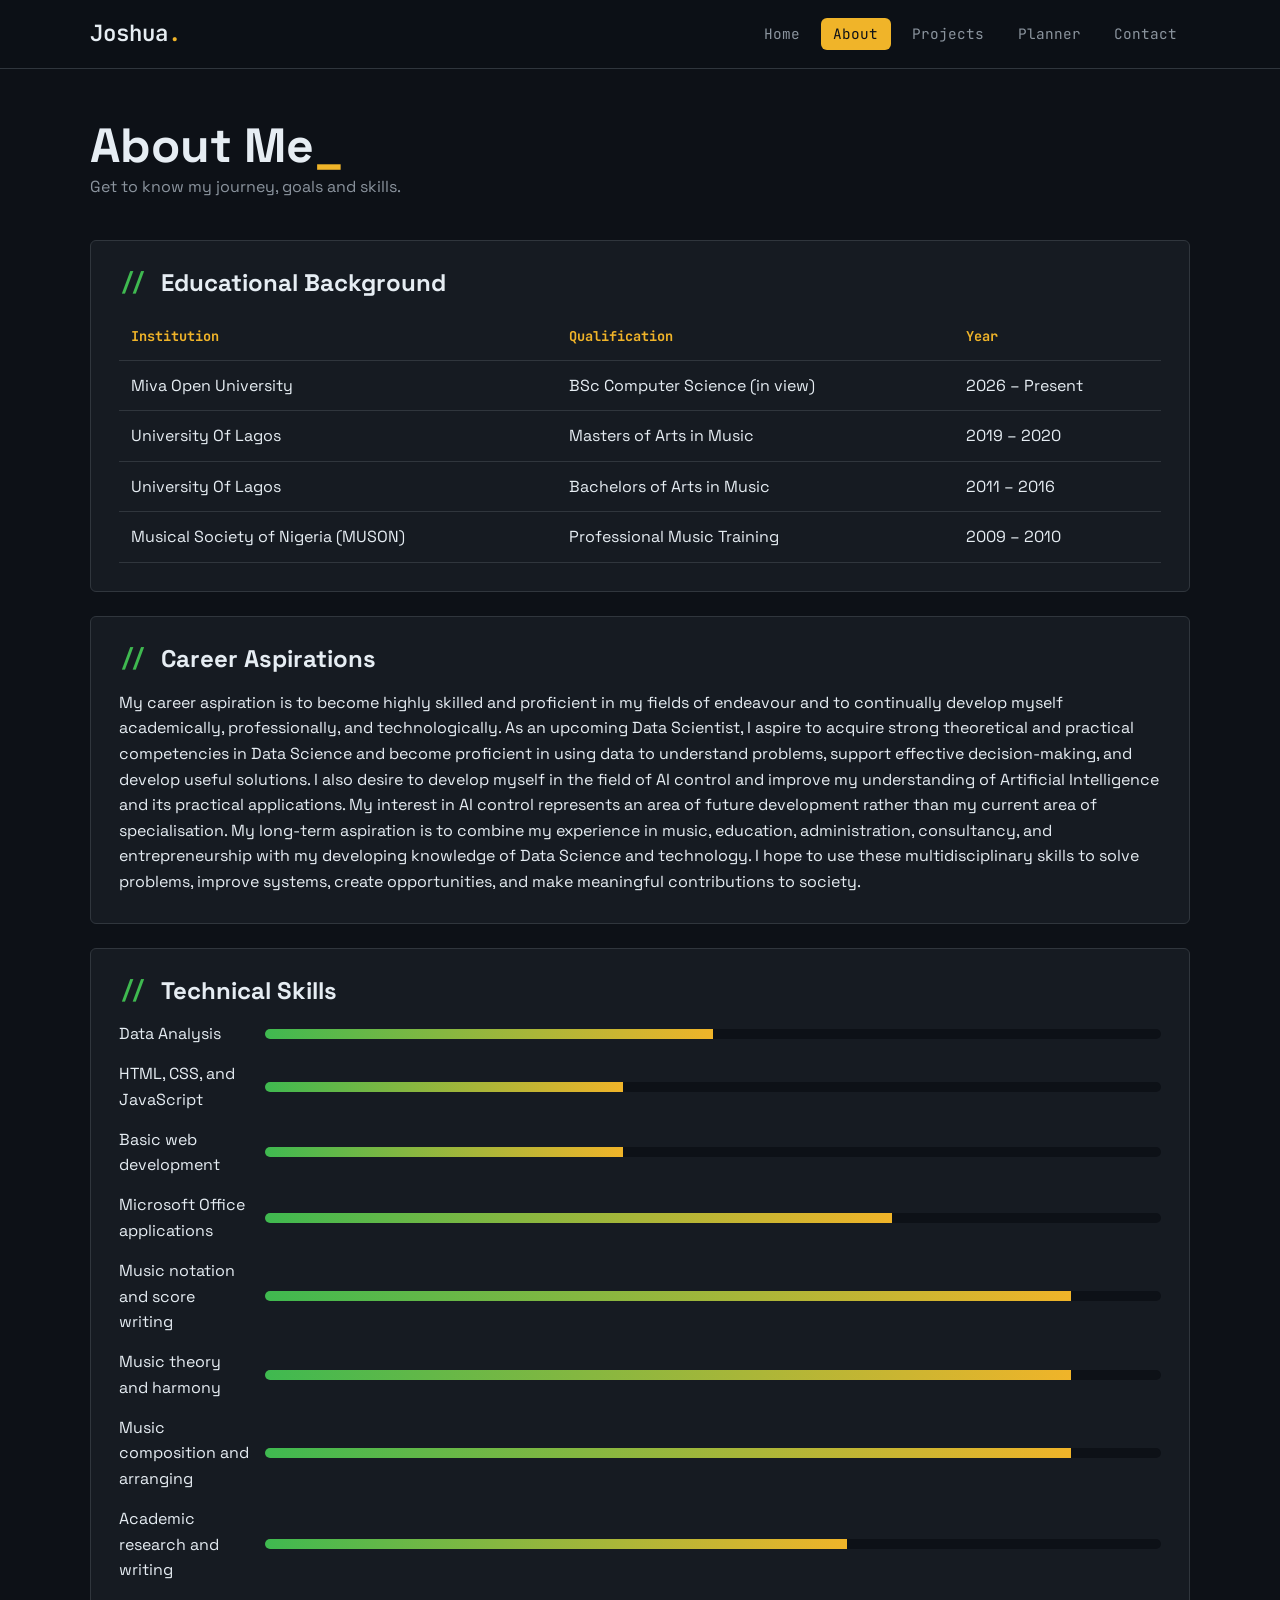
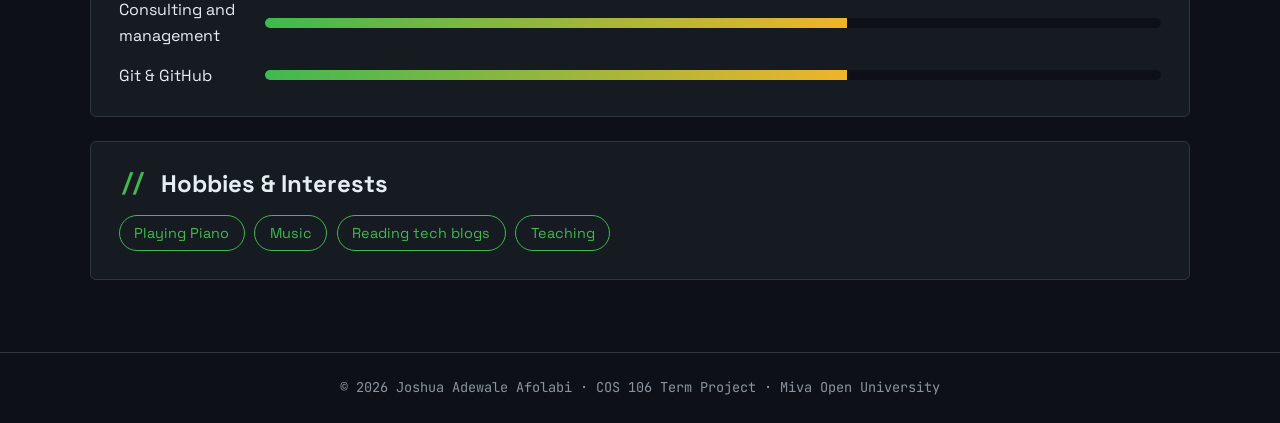
==== about.html @ 6f08540a "initial update on my miva portfolio project" ====
<!DOCTYPE html>
<html lang="en">
<head>
  <meta charset="UTF-8">
  <meta name="viewport" content="width=device-width, initial-scale=1.0">
  <title>About | Joshua Adewale Afolabi</title>
  <meta name="description" content="Joshua Adewale Afolabi - student portfolio and academic planner.">
  <link rel="preconnect" href="https://fonts.googleapis.com">
  <link href="https://fonts.googleapis.com/css2?family=Space+Grotesk:wght@400;600;700&family=JetBrains+Mono:wght@400;600&display=swap" rel="stylesheet">
  <link rel="stylesheet" href="css/style.css">
</head>
<body>
  <header class="site-header">
    <nav class="navbar">
      <a href="index.html" class="logo">Joshua<span>.</span></a>
      <button class="nav-toggle" id="navToggle" aria-label="Toggle menu">&#9776;</button>
      <ul class="nav-links" id="navLinks"><li><a href="index.html">Home</a></li><li><a href="about.html" class="active">About</a></li><li><a href="projects.html">Projects</a></li><li><a href="planner.html">Planner</a></li><li><a href="contact.html">Contact</a></li></ul>
    </nav>
  </header>
  <main>
    <section class="page-head"><h1>About Me</h1><p>Get to know my journey, goals and skills.</p></section>
    <section class="block">
      <h2>Educational Background</h2>
      <table class="edu-table">
        <thead><tr><th>Institution</th><th>Qualification</th><th>Year</th></tr></thead>
        <tbody>
          <tr><td>Miva Open University</td><td>BSc Computer Science (in view)</td><td>2026 – Present</td></tr>
          <tr><td>University Of Lagos</td><td>Masters of Arts in Music</td><td>2019 – 2020</td></tr>
          <tr><td>University Of Lagos</td><td>Bachelors of Arts in Music</td><td>2011 – 2016</td></tr>
          <tr><td>Musical Society of Nigeria (MUSON)</td><td>Professional Music Training</td><td>2009 – 2010</td></tr>
        </tbody>
      </table>
    </section>
    <section class="block"><h2>Career Aspirations</h2><p>My career aspiration is to become highly skilled and proficient
                               in my fields of endeavour and to continually develop myself academically, professionally, and technologically.
                              
                              As an upcoming Data Scientist, I aspire to acquire strong theoretical and practical competencies in 
                              Data Science and become proficient in using data to understand problems, support effective decision-making,
                               and develop useful solutions.
                              I also desire to develop myself in the field of AI control and improve my understanding of Artificial 
                              Intelligence and its practical applications. My interest in AI control represents an area of future 
                              development rather than my current area of specialisation.
                              My long-term aspiration is to combine my experience in music, education, administration, consultancy, 
                              and entrepreneurship with my developing knowledge of Data Science and technology. 
                              I hope to use these multidisciplinary skills to solve problems, improve systems, create opportunities, 
                              and make meaningful contributions to society.
                        </p></section>
    <section class="block">
      <h2>Technical Skills</h2>
      <ul class="skills">
        <li><span>Data Analysis</span><div class="bar"><i style="width:50%"></i></div></li>
        <li><span>HTML, CSS, and JavaScript</span><div class="bar"><i style="width:40%"></i></div></li>
        <li><span>Basic web development</span><div class="bar"><i style="width:40%"></i></div></li>
        <li><span>Microsoft Office applications</span><div class="bar"><i style="width:70%"></i></div></li>
        <li><span>Music notation and score writing</span><div class="bar"><i style="width:90%"></i></div></li>
        <li><span>Music theory and harmony</span><div class="bar"><i style="width:90%"></i></div></li>
        <li><span>Music composition and arranging</span><div class="bar"><i style="width:90%"></i></div></li>
        <li><span>Academic research and writing</span><div class="bar"><i style="width:65%"></i></div></li>
        <li><span>Consulting and management</span><div class="bar"><i style="width:65%"></i></div></li>
        <li><span>Git &amp; GitHub</span><div class="bar"><i style="width:65%"></i></div></li>
      </ul>
    </section>
    <section class="block"><h2>Hobbies &amp; Interests</h2><ul class="hobbies"><li>Playing Piano</li><li>Music</li><li>Reading tech blogs</li><li>Teaching</li></ul></section>
    <!-- <section class="block media-section">
      <h2>My Study Playlist</h2>
      <audio controls><source src="https://interactive-examples.mdn.mozilla.net/media/cc0-audio/t-rex-roar.mp3" type="audio/mpeg">Your browser does not support audio.</audio>
    </section> -->
  </main>
  <footer class="site-footer">
    <p>&copy; <span id="year"></span> Joshua Adewale Afolabi &middot; COS 106 Term Project &middot; Miva Open University</p>
  </footer>
  <script src="js/script.js"></script>
</body>
</html>
---- css/style.css ----
:root {
  --bg: #0d1117; --surface: #161b22; --border: #30363d;
  --text: #e6edf3; --muted: #8b949e; --accent: #f0b429; --accent-2: #3fb950; --danger: #f85149;
  --radius: 6px;
}
* { box-sizing: border-box; margin: 0; padding: 0; }
body { font-family: "Space Grotesk", sans-serif; background: var(--bg); color: var(--text); line-height: 1.6; min-height: 100vh; display: flex; flex-direction: column; }
main { flex: 1; width: min(1100px, 92%); margin: 0 auto; padding: 3rem 0; }
a { color: var(--accent); }
h1, h2, h3 { line-height: 1.2; }
h2 { font-size: 1.5rem; margin-bottom: 1rem; }
h2::before { content: "// "; color: var(--accent-2); font-family: "JetBrains Mono", monospace; }

/* Navigation */
.site-header { position: sticky; top: 0; z-index: 10; background: rgba(13,17,23,.9); backdrop-filter: blur(8px); border-bottom: 1px solid var(--border); }
.navbar { width: min(1100px, 92%); margin: 0 auto; display: flex; align-items: center; justify-content: space-between; padding: 1rem 0; }
.logo { font-family: "JetBrains Mono", monospace; font-size: 1.4rem; font-weight: 600; color: var(--text); text-decoration: none; }
.logo span { color: var(--accent); }
.nav-links { list-style: none; display: flex; gap: .5rem; }
.nav-links a { font-family: "JetBrains Mono", monospace; font-size: .9rem; color: var(--muted); text-decoration: none; padding: .4rem .8rem; border-radius: var(--radius); transition: color .2s, background .2s; }
.nav-links a:hover, .nav-links a.active { color: var(--bg); background: var(--accent); }
.nav-toggle { display: none; background: none; border: 1px solid var(--border); color: var(--text); font-size: 1.3rem; padding: .2rem .6rem; border-radius: var(--radius); cursor: pointer; }

/* Buttons */
.btn-row { display: flex; gap: .75rem; flex-wrap: wrap; margin-top: 1.5rem; }
.btn { display: inline-block; background: var(--accent); color: var(--bg); border: 2px solid var(--accent); padding: .65rem 1.3rem; border-radius: var(--radius); font-weight: 600; font-family: inherit; font-size: .95rem; text-decoration: none; cursor: pointer; transition: transform .2s, box-shadow .2s; }
.btn:hover { transform: translateY(-2px); box-shadow: 0 6px 20px rgba(240,180,41,.3); }
.btn-outline { background: transparent; color: var(--accent); }

/* Hero */
.hero { display: grid; grid-template-columns: 1.3fr 1fr; gap: 3rem; align-items: center; min-height: 60vh; animation: fadeUp .8s ease both; }
.eyebrow { font-family: "JetBrains Mono", monospace; color: var(--accent-2); }
.eyebrow::before { content: "> "; }
.hero h1 { font-size: clamp(2.2rem, 5vw, 3.8rem); margin: .5rem 0; }
.tagline { color: var(--accent); font-size: 1.2rem; font-weight: 600; }
.bio { color: var(--muted); margin-top: 1rem; max-width: 55ch; }
.hero-photo img { width: 100%; height: auto; border-radius: var(--radius); border: 2px solid var(--accent); box-shadow: 14px 14px 0 var(--surface), 14px 14px 0 2px var(--border); }

.highlights { display: grid; grid-template-columns: repeat(auto-fit, minmax(220px, 1fr)); gap: 1rem; margin: 4rem 0; }
.card { background: var(--surface); border: 1px solid var(--border); padding: 1.5rem; border-radius: var(--radius); transition: border-color .3s, transform .3s; }
.card:hover { border-color: var(--accent); transform: translateY(-4px); }
.card h3 { color: var(--accent); font-size: 1.4rem; }
.card p { color: var(--muted); }
.media-section video { width: 100%; max-width: 720px; border-radius: var(--radius); border: 1px solid var(--border); }
.media-section audio { width: 100%; max-width: 480px; }

/* Inner pages */
.page-head { margin-bottom: 2.5rem; animation: fadeUp .6s ease both; }
.page-head h1 { font-size: clamp(2rem, 4vw, 3rem); }
.page-head h1::after { content: "_"; color: var(--accent); animation: blink 1s steps(1) infinite; }
.page-head p { color: var(--muted); }
.block { background: var(--surface); border: 1px solid var(--border); border-radius: var(--radius); padding: 1.75rem; margin-bottom: 1.5rem; }
.edu-table { width: 100%; border-collapse: collapse; }
.edu-table th, .edu-table td { text-align: left; padding: .75rem; border-bottom: 1px solid var(--border); }
.edu-table th { color: var(--accent); font-family: "JetBrains Mono", monospace; font-size: .85rem; }
.skills { list-style: none; display: grid; gap: .9rem; }
.skills li { display: grid; grid-template-columns: 130px 1fr; align-items: center; gap: 1rem; }
.bar { background: var(--bg); height: 10px; border-radius: 99px; overflow: hidden; }
.bar i { display: block; height: 100%; background: linear-gradient(90deg, var(--accent-2), var(--accent)); animation: grow 1.4s ease both; }
.hobbies { list-style: none; display: flex; flex-wrap: wrap; gap: .6rem; }
.hobbies li { border: 1px solid var(--accent-2); color: var(--accent-2); padding: .35rem .9rem; border-radius: 99px; font-size: .9rem; }

/* Projects */
.projects-grid { display: grid; grid-template-columns: repeat(auto-fit, minmax(300px, 1fr)); gap: 1.5rem; }
.project-card { background: var(--surface); border: 1px solid var(--border); border-radius: var(--radius); overflow: hidden; display: flex; flex-direction: column; transition: transform .3s, border-color .3s; }
.project-card:hover { transform: translateY(-6px); border-color: var(--accent); }
.project-card img { width: 100%; height: 200px; object-fit: cover; filter: grayscale(.4); transition: filter .3s; }
.project-card:hover img { filter: none; }
.project-body { padding: 1.25rem; }
.project-body h2 { font-size: 1.2rem; }
.project-body h2::before { content: ""; }
.project-body p { color: var(--muted); }
.stack { font-family: "JetBrains Mono", monospace; font-size: .8rem; color: var(--accent-2) !important; margin-top: .5rem; }

/* Planner */
.planner { background: var(--surface); border: 1px solid var(--border); border-radius: var(--radius); padding: 1.75rem; }
.task-form { display: flex; gap: .75rem; flex-wrap: wrap; }
input, textarea { background: var(--bg); color: var(--text); border: 1px solid var(--border); border-radius: var(--radius); padding: .7rem .9rem; font: inherit; transition: border-color .2s; }
input:focus, textarea:focus { outline: none; border-color: var(--accent); }
#taskInput { flex: 1; min-width: 200px; }
input[type="date"] { color-scheme: dark; }
.task-error, .error { color: var(--danger); font-size: .85rem; min-height: 1.2em; display: block; }
.task-stats { display: flex; justify-content: space-between; align-items: center; flex-wrap: wrap; gap: .5rem; margin: 1rem 0; color: var(--muted); font-family: "JetBrains Mono", monospace; font-size: .85rem; }
.filters button { background: none; border: 1px solid var(--border); color: var(--muted); padding: .3rem .7rem; border-radius: var(--radius); cursor: pointer; font: inherit; }
.filters button.active { border-color: var(--accent); color: var(--accent); }
.task-list { list-style: none; display: grid; gap: .5rem; }
.task-item { display: flex; align-items: center; gap: .8rem; background: var(--bg); border: 1px solid var(--border); border-left: 3px solid var(--accent); padding: .75rem 1rem; border-radius: var(--radius); animation: fadeUp .3s ease both; }
.task-item input { accent-color: var(--accent-2); width: 18px; height: 18px; }
.task-text { flex: 1; }
.task-item.done { border-left-color: var(--accent-2); opacity: .6; }
.task-item.done .task-text { text-decoration: line-through; }
.task-date { color: var(--muted); font-family: "JetBrains Mono", monospace; }
.delete-btn { background: none; border: 1px solid var(--danger); color: var(--danger); padding: .25rem .7rem; border-radius: var(--radius); cursor: pointer; transition: background .2s, color .2s; }
.delete-btn:hover { background: var(--danger); color: var(--bg); }
.empty { color: var(--muted); text-align: center; padding: 1.5rem; }

/* Contact */
.contact-wrap { display: grid; grid-template-columns: 1fr 2fr; gap: 2rem; }
.contact-info, .contact-form { background: var(--surface); border: 1px solid var(--border); border-radius: var(--radius); padding: 1.75rem; }
.contact-info ul { list-style: none; display: grid; gap: .75rem; color: var(--muted); }
.field { display: flex; flex-direction: column; gap: .3rem; margin-bottom: .8rem; }
.field label { font-family: "JetBrains Mono", monospace; font-size: .85rem; color: var(--accent); }
.invalid { border-color: var(--danger) !important; }
.success { color: var(--accent-2); margin-top: 1rem; }

.site-footer { border-top: 1px solid var(--border); text-align: center; padding: 1.5rem; color: var(--muted); font-size: .85rem; font-family: "JetBrains Mono", monospace; }

@keyframes fadeUp { from { opacity: 0; transform: translateY(20px); } to { opacity: 1; transform: none; } }
@keyframes grow { from { width: 0; } }
@keyframes blink { 50% { opacity: 0; } }

/* Responsive */
@media (max-width: 800px) {
  .nav-toggle { display: block; }
  .nav-links { display: none; position: absolute; top: 100%; left: 0; right: 0; flex-direction: column; background: var(--surface); padding: 1rem 4%; border-bottom: 1px solid var(--border); }
  .nav-links.open { display: flex; }
  .hero, .contact-wrap { grid-template-columns: 1fr; }
  .hero-photo { order: -1; max-width: 300px; }
  .skills li { grid-template-columns: 1fr; gap: .3rem; }
  .task-item { flex-wrap: wrap; }
}
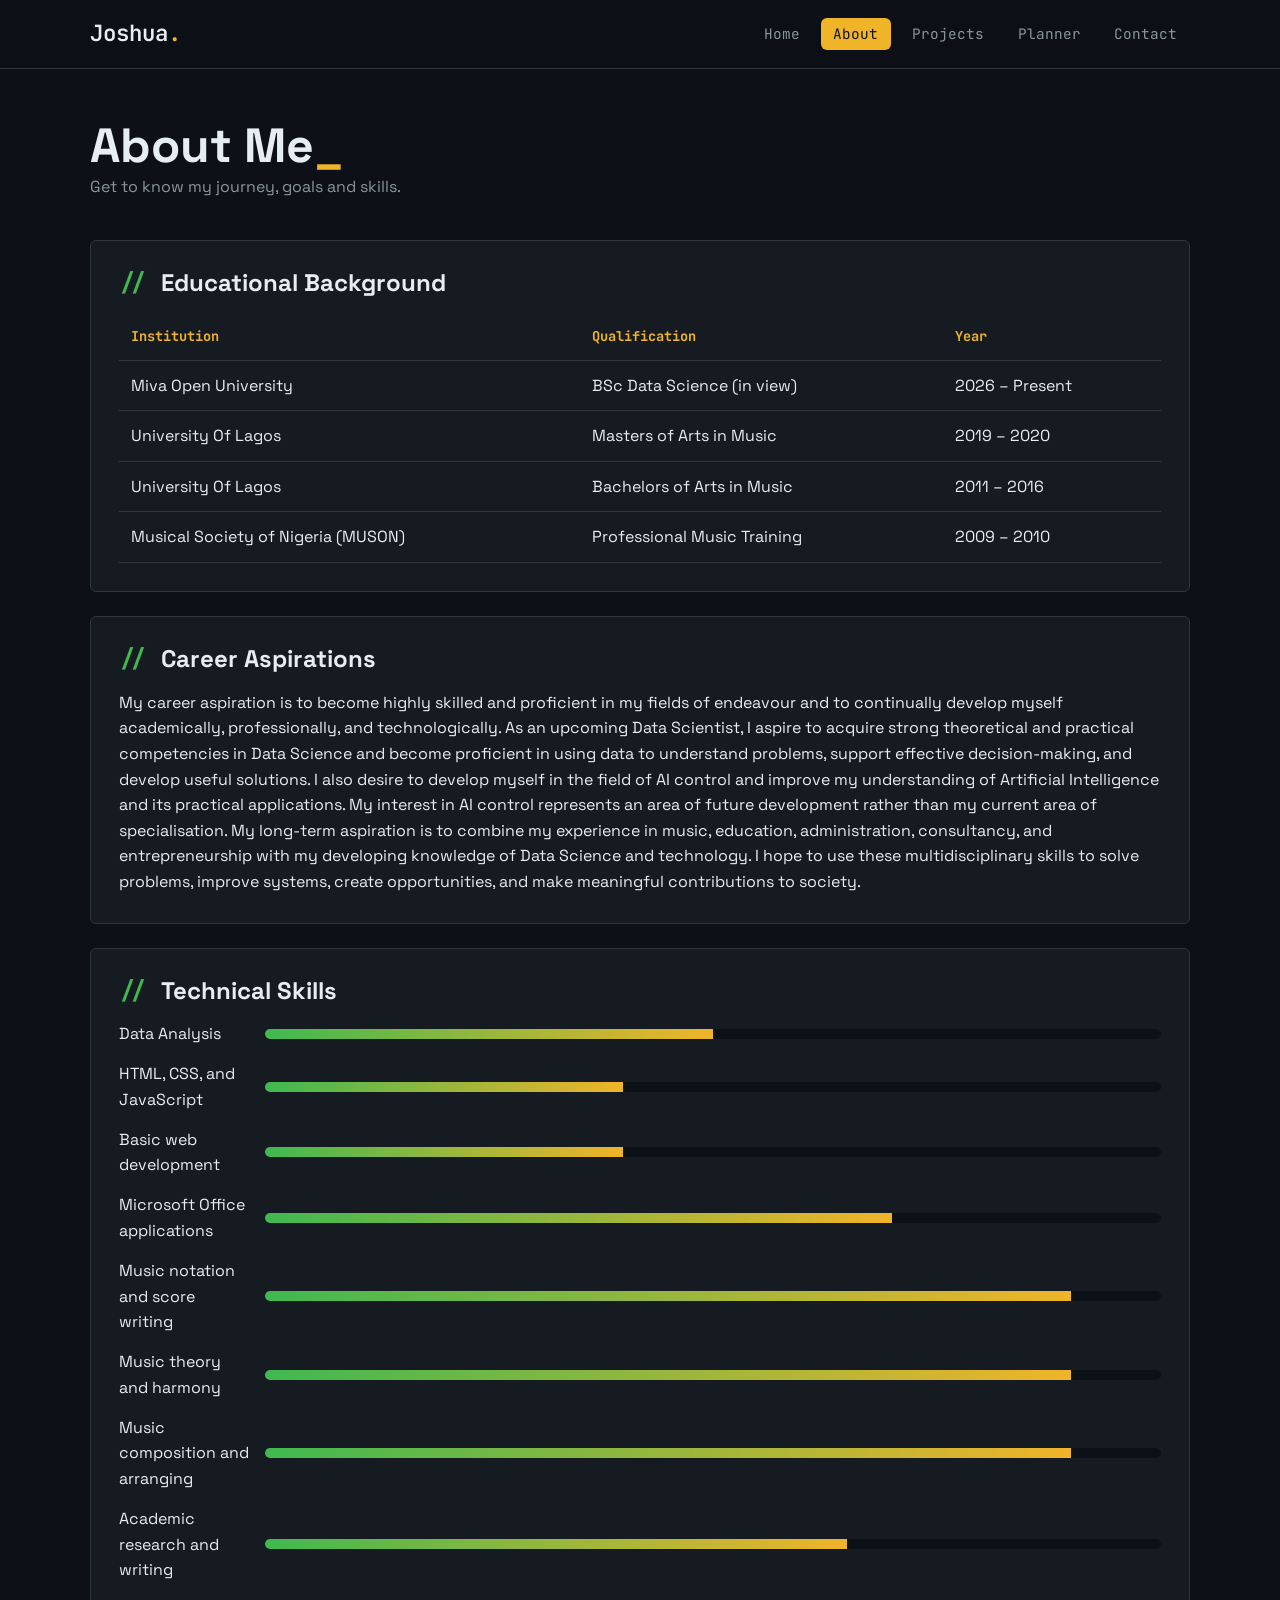
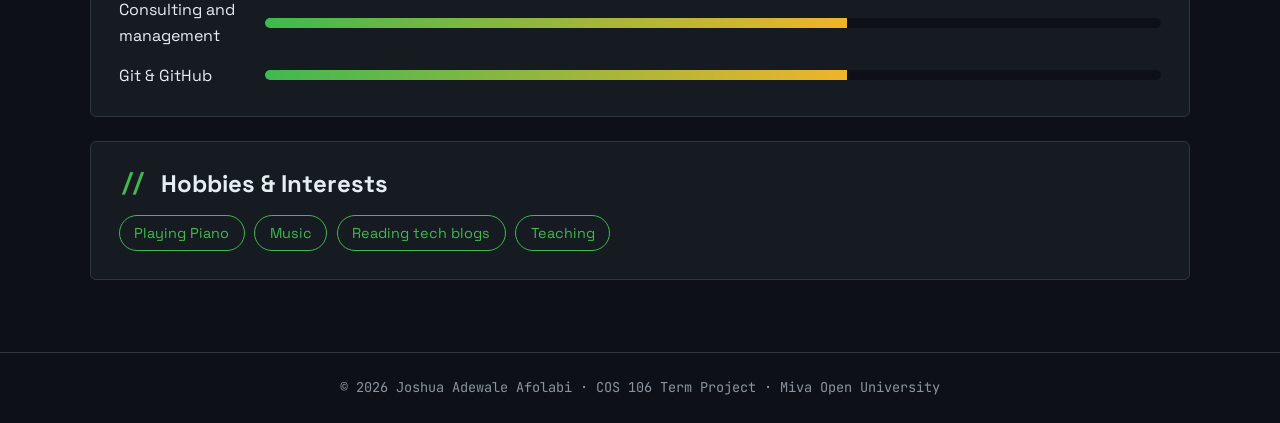
==== commit a92c2a37: "added my introductory video which i uploaded to cloudinary" ====
--- a/about.html
+++ b/about.html
@@ -24,7 +24,7 @@
       <table class="edu-table">
         <thead><tr><th>Institution</th><th>Qualification</th><th>Year</th></tr></thead>
         <tbody>
-          <tr><td>Miva Open University</td><td>BSc Computer Science (in view)</td><td>2026 – Present</td></tr>
+          <tr><td>Miva Open University</td><td>BSc Data Science (in view)</td><td>2026 – Present</td></tr>
           <tr><td>University Of Lagos</td><td>Masters of Arts in Music</td><td>2019 – 2020</td></tr>
           <tr><td>University Of Lagos</td><td>Bachelors of Arts in Music</td><td>2011 – 2016</td></tr>
           <tr><td>Musical Society of Nigeria (MUSON)</td><td>Professional Music Training</td><td>2009 – 2010</td></tr>
